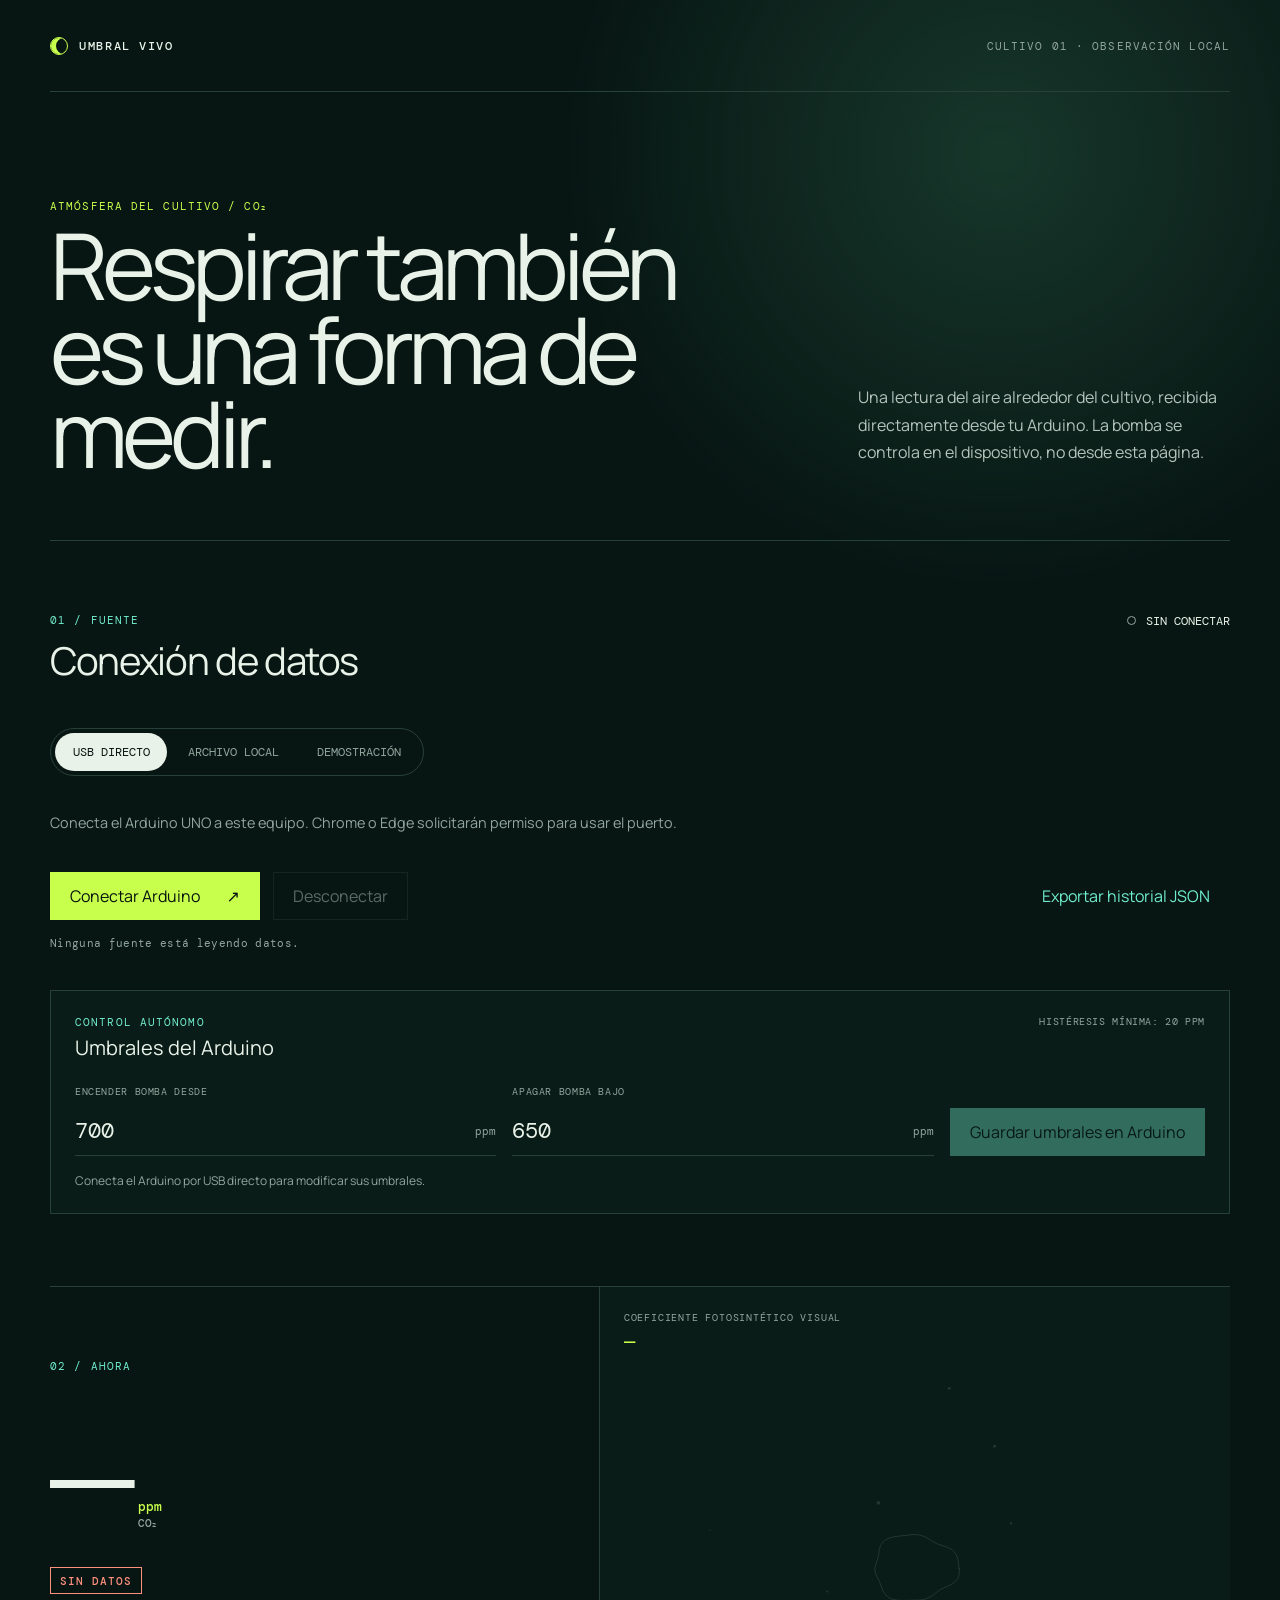
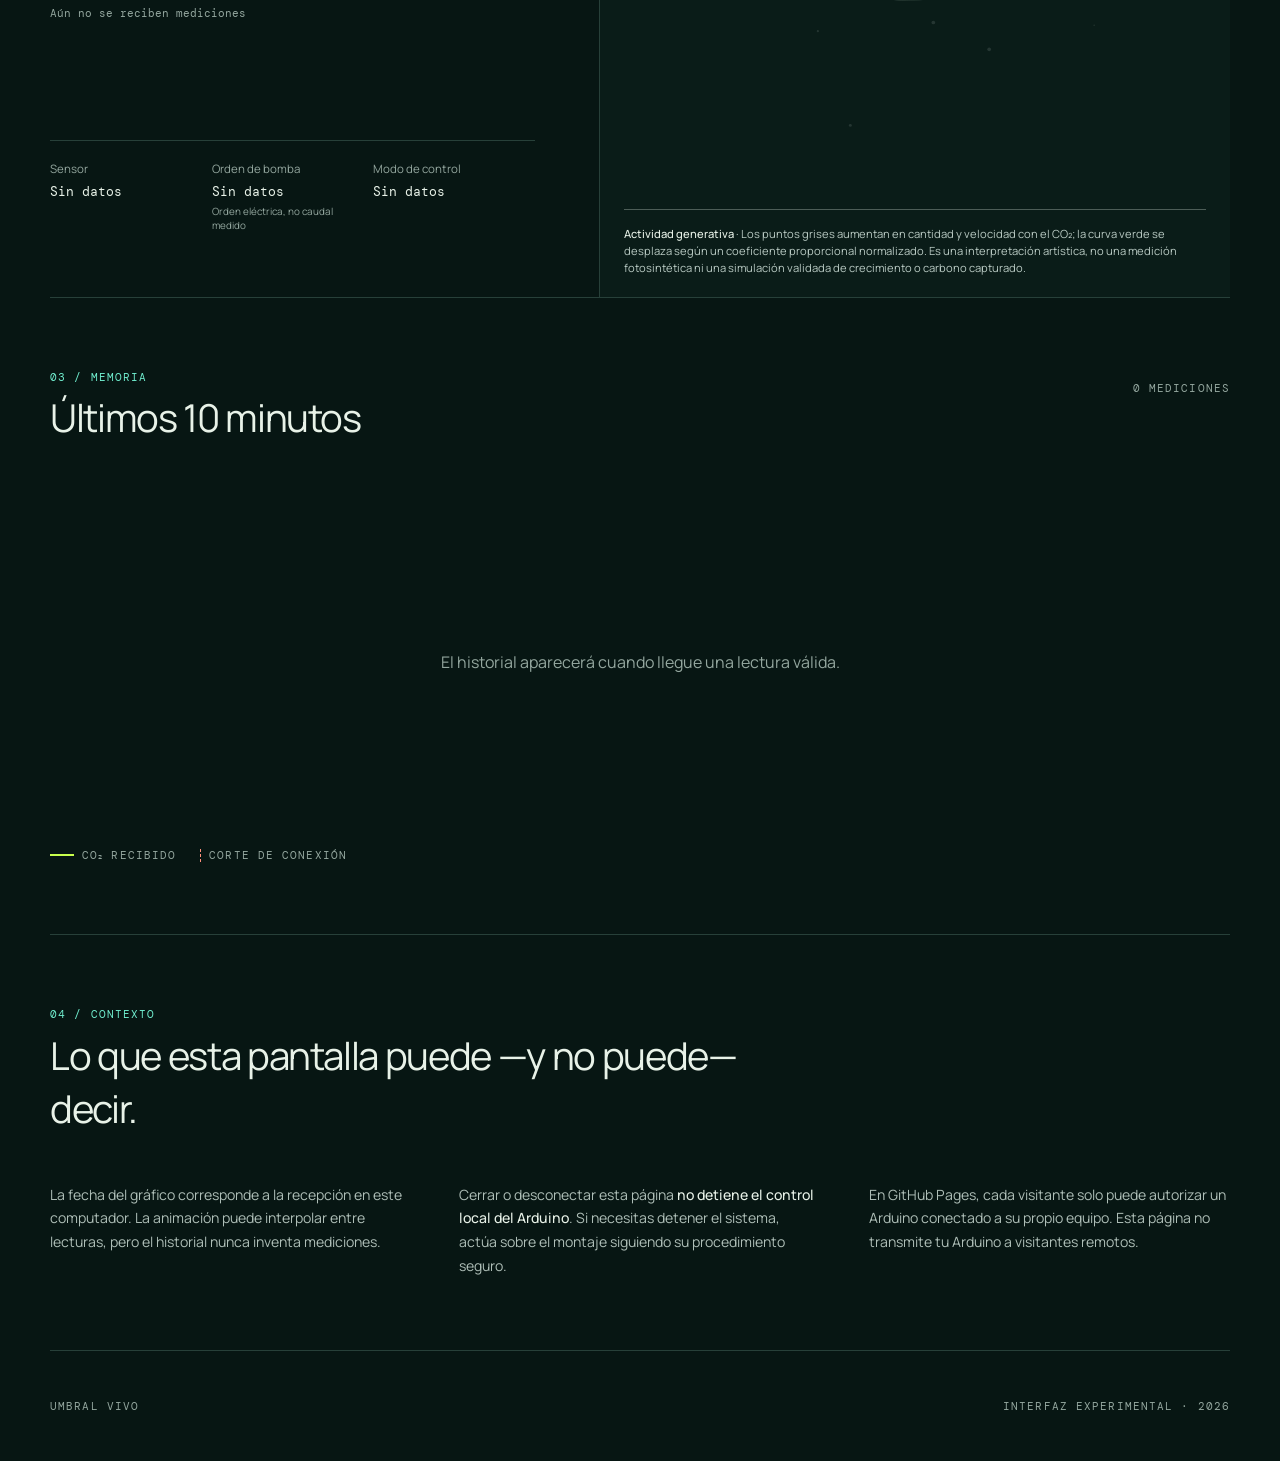
==== CO2/index.html @ 22563764 "sensor CO2 y bomba" ====
<!doctype html>
<html lang="es">
<head>
  <meta charset="utf-8">
  <meta name="viewport" content="width=device-width, initial-scale=1">
  <meta name="theme-color" content="#071613">
  <meta name="description" content="Interfaz local para observar CO₂ en un cultivo de microalgas mediante Arduino UNO.">
  <title>Umbral vivo — cultivo de microalgas</title>
  <link rel="stylesheet" href="./styles.css">
</head>
<body>
  <a class="skip-link" href="#contenido">Saltar al contenido</a>
  <header class="site-header">
    <a class="brand" href="./" aria-label="Umbral vivo, inicio">
      <span class="brand-mark" aria-hidden="true"></span>
      <span>UMBRAL VIVO</span>
    </a>
    <p class="eyebrow">Cultivo 01 · observación local</p>
  </header>

  <main id="contenido">
    <section class="hero" aria-labelledby="titulo">
      <div>
        <p class="kicker">Atmósfera del cultivo / CO₂</p>
        <h1 id="titulo">Respirar también<br>es una forma de medir.</h1>
      </div>
      <p class="intro">Una lectura del aire alrededor del cultivo, recibida directamente desde tu Arduino. La bomba se controla en el dispositivo, no desde esta página.</p>
    </section>

    <section class="connection-panel" aria-labelledby="fuente-title">
      <div class="panel-heading">
        <div>
          <p class="section-index">01 / FUENTE</p>
          <h2 id="fuente-title">Conexión de datos</h2>
        </div>
        <div class="connection-state" role="status" aria-live="polite">
          <span id="status-dot" class="status-dot"></span>
          <span id="estado">Sin conectar</span>
        </div>
      </div>

      <div class="source-switch" role="group" aria-label="Fuente de datos">
        <button class="source-button is-active" type="button" data-mode="serial" aria-pressed="true">USB directo</button>
        <button class="source-button" type="button" data-mode="file" aria-pressed="false">Archivo local</button>
        <button class="source-button demo-source" type="button" data-mode="demo" aria-pressed="false">Demostración</button>
      </div>

      <div id="source-description" class="source-description">
        <p id="mode-help">Conecta el Arduino UNO a este equipo. Chrome o Edge solicitarán permiso para usar el puerto.</p>
        <span id="simulated-badge" class="simulated-badge" hidden>DATOS SIMULADOS</span>
      </div>

      <div class="actions">
        <button id="conectar" class="button button-primary" type="button">
          <span>Conectar Arduino</span><span aria-hidden="true">↗</span>
        </button>
        <button id="desconectar" class="button button-secondary" type="button" disabled>Desconectar</button>
        <button id="exportar" class="button button-text" type="button">Exportar historial JSON</button>
      </div>
      <p id="feedback" class="feedback" aria-live="polite">Ninguna fuente está leyendo datos.</p>

      <form id="threshold-form" class="threshold-form" novalidate>
        <div class="threshold-heading">
          <div>
            <p class="section-index">CONTROL AUTÓNOMO</p>
            <h3>Umbrales del Arduino</h3>
          </div>
          <span>Histéresis mínima: 20 ppm</span>
        </div>
        <div class="threshold-fields">
          <label>
            <span>Encender bomba desde</span>
            <span class="input-with-unit"><input id="threshold-on" name="threshold-on" type="number" inputmode="numeric" min="400" max="5000" step="1" value="700" required><small>ppm</small></span>
          </label>
          <label>
            <span>Apagar bomba bajo</span>
            <span class="input-with-unit"><input id="threshold-off" name="threshold-off" type="number" inputmode="numeric" min="400" max="5000" step="1" value="650" required><small>ppm</small></span>
          </label>
          <button id="save-thresholds" class="button button-save" type="submit" disabled>Guardar umbrales en Arduino</button>
        </div>
        <p id="config-feedback" class="config-feedback" role="status" aria-live="polite">Conecta el Arduino por USB directo para modificar sus umbrales.</p>
      </form>
    </section>

    <section class="reading-grid" aria-labelledby="lectura-title">
      <div class="live-reading">
        <p class="section-index">02 / AHORA</p>
        <h2 id="lectura-title" class="sr-only">Lectura actual</h2>
        <div class="value-row">
          <span id="co2-value" class="co2-value">—</span>
          <span class="unit">ppm<br><small>CO₂</small></span>
        </div>
        <p id="data-state" class="data-state">SIN DATOS</p>
        <p id="received-time" class="received-time">Aún no se reciben mediciones</p>

        <dl class="metrics">
          <div>
            <dt>Sensor</dt>
            <dd id="sensor-status">Sin datos</dd>
          </div>
          <div>
            <dt>Orden de bomba</dt>
            <dd id="pump-command">Sin datos</dd>
            <span class="metric-note">Orden eléctrica, no caudal medido</span>
          </div>
          <div>
            <dt>Modo de control</dt>
            <dd id="control-status">Sin datos</dd>
          </div>
        </dl>
      </div>

      <figure class="organism-card">
        <canvas id="organism" aria-label="Interpretación visual generativa de la lectura válida de CO₂"></canvas>
        <div class="visual-coefficient" aria-live="polite">
          <span>Coeficiente fotosintético visual</span>
          <strong id="photo-coefficient">—</strong>
        </div>
        <figcaption><strong>Actividad generativa</strong> · Los puntos grises aumentan en cantidad y velocidad con el CO₂; la curva verde se desplaza según un coeficiente proporcional normalizado. Es una interpretación artística, no una medición fotosintética ni una simulación validada de crecimiento o carbono capturado.</figcaption>
      </figure>
    </section>

    <section class="history-section" aria-labelledby="historial-title">
      <div class="panel-heading">
        <div>
          <p class="section-index">03 / MEMORIA</p>
          <h2 id="historial-title">Últimos 10 minutos</h2>
        </div>
        <p id="history-count" class="history-count">0 mediciones</p>
      </div>
      <div class="chart-wrap">
        <canvas id="chart" role="img" aria-label="Gráfico del historial de CO₂ de los últimos diez minutos"></canvas>
        <p id="chart-empty" class="chart-empty">El historial aparecerá cuando llegue una lectura válida.</p>
      </div>
      <div class="legend" aria-hidden="true"><span></span> CO₂ recibido <i></i> corte de conexión</div>
    </section>

    <section class="notes" aria-labelledby="notas-title">
      <p class="section-index">04 / CONTEXTO</p>
      <h2 id="notas-title">Lo que esta pantalla puede —y no puede— decir.</h2>
      <div class="notes-grid">
        <p>La fecha del gráfico corresponde a la recepción en este computador. La animación puede interpolar entre lecturas, pero el historial nunca inventa mediciones.</p>
        <p>Cerrar o desconectar esta página <strong>no detiene el control local del Arduino</strong>. Si necesitas detener el sistema, actúa sobre el montaje siguiendo su procedimiento seguro.</p>
        <p>En GitHub Pages, cada visitante solo puede autorizar un Arduino conectado a su propio equipo. Esta página no transmite tu Arduino a visitantes remotos.</p>
      </div>
    </section>
  </main>

  <footer><span>UMBRAL VIVO</span><span>Interfaz experimental · 2026</span></footer>
  <script type="module" src="./app.mjs"></script>
</body>
</html>
---- CO2/styles.css ----
@import url('https://fonts.googleapis.com/css2?family=DM+Mono:wght@300;400;500&family=Manrope:wght@400;500;600&display=swap');

:root { --ink:#e8f2e8; --muted:#93a69e; --bg:#071613; --panel:#0d211c; --line:#274039; --acid:#c8ff4d; --cyan:#70edce; --danger:#ff907d; color-scheme:dark; font-family:Manrope,system-ui,sans-serif; }
* { box-sizing:border-box; }
html { background:var(--bg); scroll-behavior:smooth; }
body { margin:0; color:var(--ink); background:radial-gradient(circle at 78% 5%,#17372b 0,transparent 27rem),var(--bg); }
button { font:inherit; }
.skip-link { position:fixed; left:1rem; top:-4rem; z-index:10; padding:.7rem 1rem; background:var(--acid); color:#07130f; }
.skip-link:focus { top:1rem; }
.site-header, main, footer { width:min(1180px,calc(100% - 40px)); margin-inline:auto; }
.site-header { min-height:92px; display:flex; align-items:center; justify-content:space-between; border-bottom:1px solid var(--line); }
.brand { display:flex; align-items:center; gap:.7rem; color:var(--ink); text-decoration:none; font:500 .76rem 'DM Mono',monospace; letter-spacing:.13em; }
.brand-mark { width:18px; height:18px; border:1px solid var(--acid); border-radius:50%; box-shadow:inset 5px 0 0 var(--acid); }
.eyebrow,.kicker,.section-index,.history-count,.feedback,.received-time,.legend,footer { font:400 .69rem 'DM Mono',monospace; letter-spacing:.1em; text-transform:uppercase; color:var(--muted); }
.hero { min-height:440px; display:grid; grid-template-columns:2fr 1fr; align-items:end; gap:4rem; padding:6rem 0 4rem; border-bottom:1px solid var(--line); }
.kicker { color:var(--acid); }
h1 { margin:.65rem 0 0; max-width:850px; font-weight:400; font-size:clamp(3.2rem,7.2vw,6.6rem); line-height:.91; letter-spacing:-.065em; }
.intro { margin:0 0 .6rem; color:#b4c4bd; line-height:1.7; max-width:36ch; }
.connection-panel,.history-section,.notes { padding:4.5rem 0; border-bottom:1px solid var(--line); }
.panel-heading { display:flex; justify-content:space-between; align-items:flex-start; gap:2rem; }
h2 { margin:.45rem 0 0; font-size:clamp(1.6rem,3vw,2.5rem); font-weight:400; letter-spacing:-.035em; }
.section-index { margin:0; color:var(--cyan); }
.connection-state { display:flex; gap:.65rem; align-items:center; font:400 .78rem 'DM Mono',monospace; text-transform:uppercase; }
.status-dot { width:9px; height:9px; border:1px solid var(--muted); border-radius:50%; }
.status-dot.connected { background:var(--acid); border-color:var(--acid); box-shadow:0 0 14px var(--acid); }
.status-dot.warning { background:var(--danger); border-color:var(--danger); }
.source-switch { display:flex; width:fit-content; margin-top:2.6rem; border:1px solid var(--line); border-radius:99px; padding:4px; gap:3px; }
.source-button { cursor:pointer; border:0; border-radius:99px; padding:.72rem 1.1rem; color:var(--muted); background:transparent; font:400 .72rem 'DM Mono',monospace; text-transform:uppercase; }
.source-button:hover { color:var(--ink); }
.source-button.is-active { color:#07130f; background:var(--ink); }
.source-button.demo-source.is-active { background:var(--acid); }
.source-button:focus-visible,.button:focus-visible { outline:3px solid var(--cyan); outline-offset:3px; }
.source-description { min-height:60px; display:flex; align-items:center; gap:1rem; margin-top:1rem; }
.source-description p { margin:0; max-width:720px; color:var(--muted); font-size:.9rem; }
.simulated-badge { white-space:nowrap; color:#07130f; background:var(--acid); padding:.32rem .55rem; font:500 .67rem 'DM Mono',monospace; }
.actions { display:flex; flex-wrap:wrap; gap:.8rem; margin-top:1.2rem; }
.button { min-height:48px; border:1px solid var(--line); padding:0 1.2rem; cursor:pointer; }
.button:disabled { opacity:.38; cursor:not-allowed; }
.button-primary { min-width:210px; display:flex; align-items:center; justify-content:space-between; background:var(--acid); border-color:var(--acid); color:#07130f; }
.button-secondary { color:var(--ink); background:transparent; }
.button-text { margin-left:auto; color:var(--cyan); border-color:transparent; background:transparent; }
.button:not(:disabled):hover { filter:brightness(1.08); }
.feedback { min-height:1.2em; margin:1rem 0 0; text-transform:none; letter-spacing:.03em; }
.feedback.error { color:var(--danger); }
.threshold-form { margin-top:2.5rem; padding:1.5rem; border:1px solid var(--line); background:rgba(13,33,28,.55); }
.threshold-heading { display:flex; align-items:flex-start; justify-content:space-between; gap:1rem; }
.threshold-heading h3 { margin:.35rem 0 0; font-size:1.25rem; font-weight:400; }
.threshold-heading > span,.threshold-fields label > span:first-child { color:var(--muted); font:400 .65rem 'DM Mono',monospace; text-transform:uppercase; letter-spacing:.06em; }
.threshold-fields { display:grid; grid-template-columns:1fr 1fr auto; align-items:end; gap:1rem; margin-top:1.5rem; }
.threshold-fields label { display:flex; flex-direction:column; gap:.6rem; }
.input-with-unit { display:flex; align-items:center; border-bottom:1px solid var(--line); }
.input-with-unit:focus-within { border-color:var(--acid); }
.input-with-unit input { width:100%; min-width:0; padding:.6rem 0; color:var(--ink); background:transparent; border:0; outline:0; font:400 1.35rem 'DM Mono',monospace; }
.input-with-unit small { color:var(--muted); font:400 .68rem 'DM Mono',monospace; }
.button-save { color:#07130f; background:var(--cyan); border-color:var(--cyan); white-space:nowrap; }
.config-feedback { min-height:1.35em; margin:1rem 0 0; color:var(--muted); font-size:.75rem; }
.config-feedback.success { color:var(--acid); }
.config-feedback.error { color:var(--danger); }
.reading-grid { display:grid; grid-template-columns:1fr 1.15fr; min-height:610px; border-bottom:1px solid var(--line); }
.live-reading { padding:4.5rem 4rem 4rem 0; display:flex; flex-direction:column; }
.value-row { display:flex; align-items:flex-end; gap:1rem; margin:3.5rem 0 0; }
.co2-value { font:300 clamp(5rem,11vw,9rem)/.8 'DM Mono',monospace; letter-spacing:-.09em; font-variant-numeric:tabular-nums; }
.unit { padding-bottom:.65rem; font:500 .84rem 'DM Mono',monospace; color:var(--acid); line-height:1.2; }
.unit small { color:var(--muted); }
.data-state { width:fit-content; margin:1.6rem 0 .5rem; padding:.35rem .55rem; border:1px solid var(--danger); color:var(--danger); font:500 .67rem 'DM Mono',monospace; letter-spacing:.1em; }
.data-state.valid { border-color:var(--acid); color:var(--acid); }
.received-time { margin:.2rem 0 2.5rem; text-transform:none; letter-spacing:0; }
.metrics { margin:auto 0 0; display:grid; grid-template-columns:repeat(3,1fr); border-top:1px solid var(--line); }
.metrics div { padding:1.2rem 1rem 0 0; }
.metrics dt { color:var(--muted); font-size:.72rem; }
.metrics dd { margin:.45rem 0 0; font:400 .84rem 'DM Mono',monospace; }
.metric-note { display:block; margin-top:.35rem; color:var(--muted); font-size:.62rem; line-height:1.4; }
.organism-card { position:relative; margin:0; min-height:610px; overflow:hidden; border-left:1px solid var(--line); background:#0a1c18; }
.organism-card canvas { width:100%; height:100%; display:block; }
.visual-coefficient { position:absolute; top:1.5rem; left:1.5rem; display:flex; flex-direction:column; gap:.35rem; color:var(--muted); font:400 .62rem 'DM Mono',monospace; letter-spacing:.08em; text-transform:uppercase; }
.visual-coefficient strong { color:var(--acid); font-size:1.2rem; font-weight:400; letter-spacing:0; }
.organism-card figcaption { position:absolute; left:1.5rem; right:1.5rem; bottom:1.3rem; padding-top:1rem; border-top:1px solid rgba(232,242,232,.3); color:#b9cac3; font-size:.7rem; line-height:1.5; }
.organism-card figcaption strong { color:var(--ink); font-weight:500; }
.chart-wrap { position:relative; height:340px; margin-top:3rem; }
#chart { width:100%; height:100%; display:block; }
.chart-empty { position:absolute; inset:0; display:grid; place-items:center; margin:0; color:var(--muted); text-align:center; }
.legend { display:flex; align-items:center; gap:.5rem; margin-top:1rem; }
.legend span { width:24px; border-top:2px solid var(--acid); }
.legend i { width:1px; height:13px; margin-left:1rem; border-left:1px dashed var(--danger); }
.notes h2 { max-width:720px; }
.notes-grid { display:grid; grid-template-columns:repeat(3,1fr); gap:3rem; margin-top:3rem; color:#aebeb7; font-size:.88rem; line-height:1.7; }
.notes-grid p { margin:0; }
.notes-grid strong { color:var(--ink); font-weight:500; }
footer { min-height:110px; display:flex; justify-content:space-between; align-items:center; }
.sr-only { position:absolute; width:1px; height:1px; overflow:hidden; clip:rect(0,0,0,0); }
@media (max-width:800px) {
  .hero { grid-template-columns:1fr; min-height:auto; gap:2rem; padding:4rem 0 3rem; }
  .reading-grid { grid-template-columns:1fr; }
  .live-reading { padding-right:0; min-height:540px; }
  .organism-card { border-left:0; border-top:1px solid var(--line); min-height:480px; }
  .notes-grid { grid-template-columns:1fr; gap:1.4rem; }
  .threshold-fields { grid-template-columns:1fr 1fr; }
  .button-save { grid-column:1/-1; }
}
@media (max-width:540px) {
  .site-header,main,footer { width:min(100% - 24px,1180px); }
  .eyebrow { display:none; }
  .panel-heading { align-items:flex-start; flex-direction:column; }
  .source-switch { width:100%; border-radius:12px; }
  .source-button { flex:1; padding-inline:.5rem; font-size:.61rem; }
  .source-description { align-items:flex-start; flex-direction:column; }
  .button-primary,.button-secondary { flex:1; min-width:0; }
  .button-text { width:100%; margin-left:0; text-align:left; padding-left:0; }
  .metrics { grid-template-columns:1fr 1fr; }
  .metrics div:last-child { grid-column:1/-1; }
  .threshold-heading,.threshold-fields { grid-template-columns:1fr; flex-direction:column; }
  .button-save { grid-column:auto; white-space:normal; }
  footer { align-items:flex-start; flex-direction:column; justify-content:center; gap:.5rem; }
}
@media (prefers-reduced-motion:reduce) { html { scroll-behavior:auto; } }
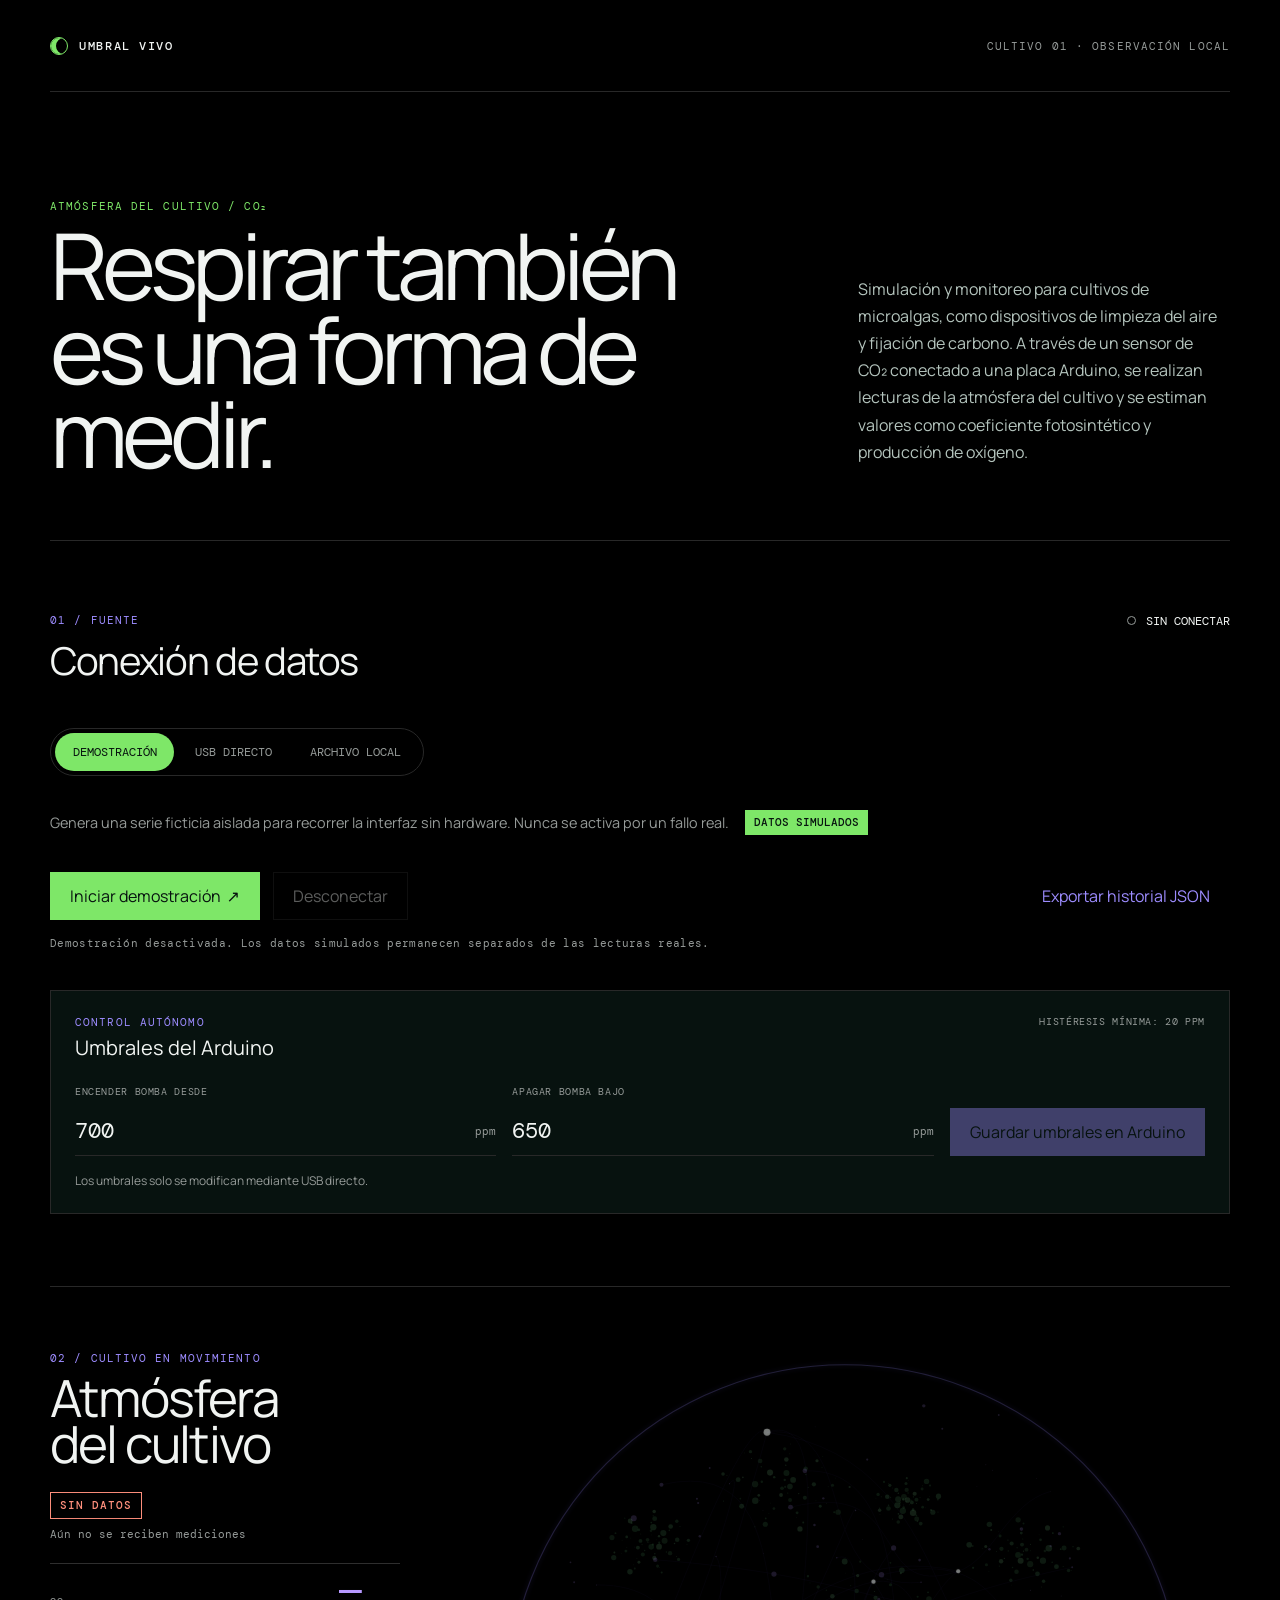
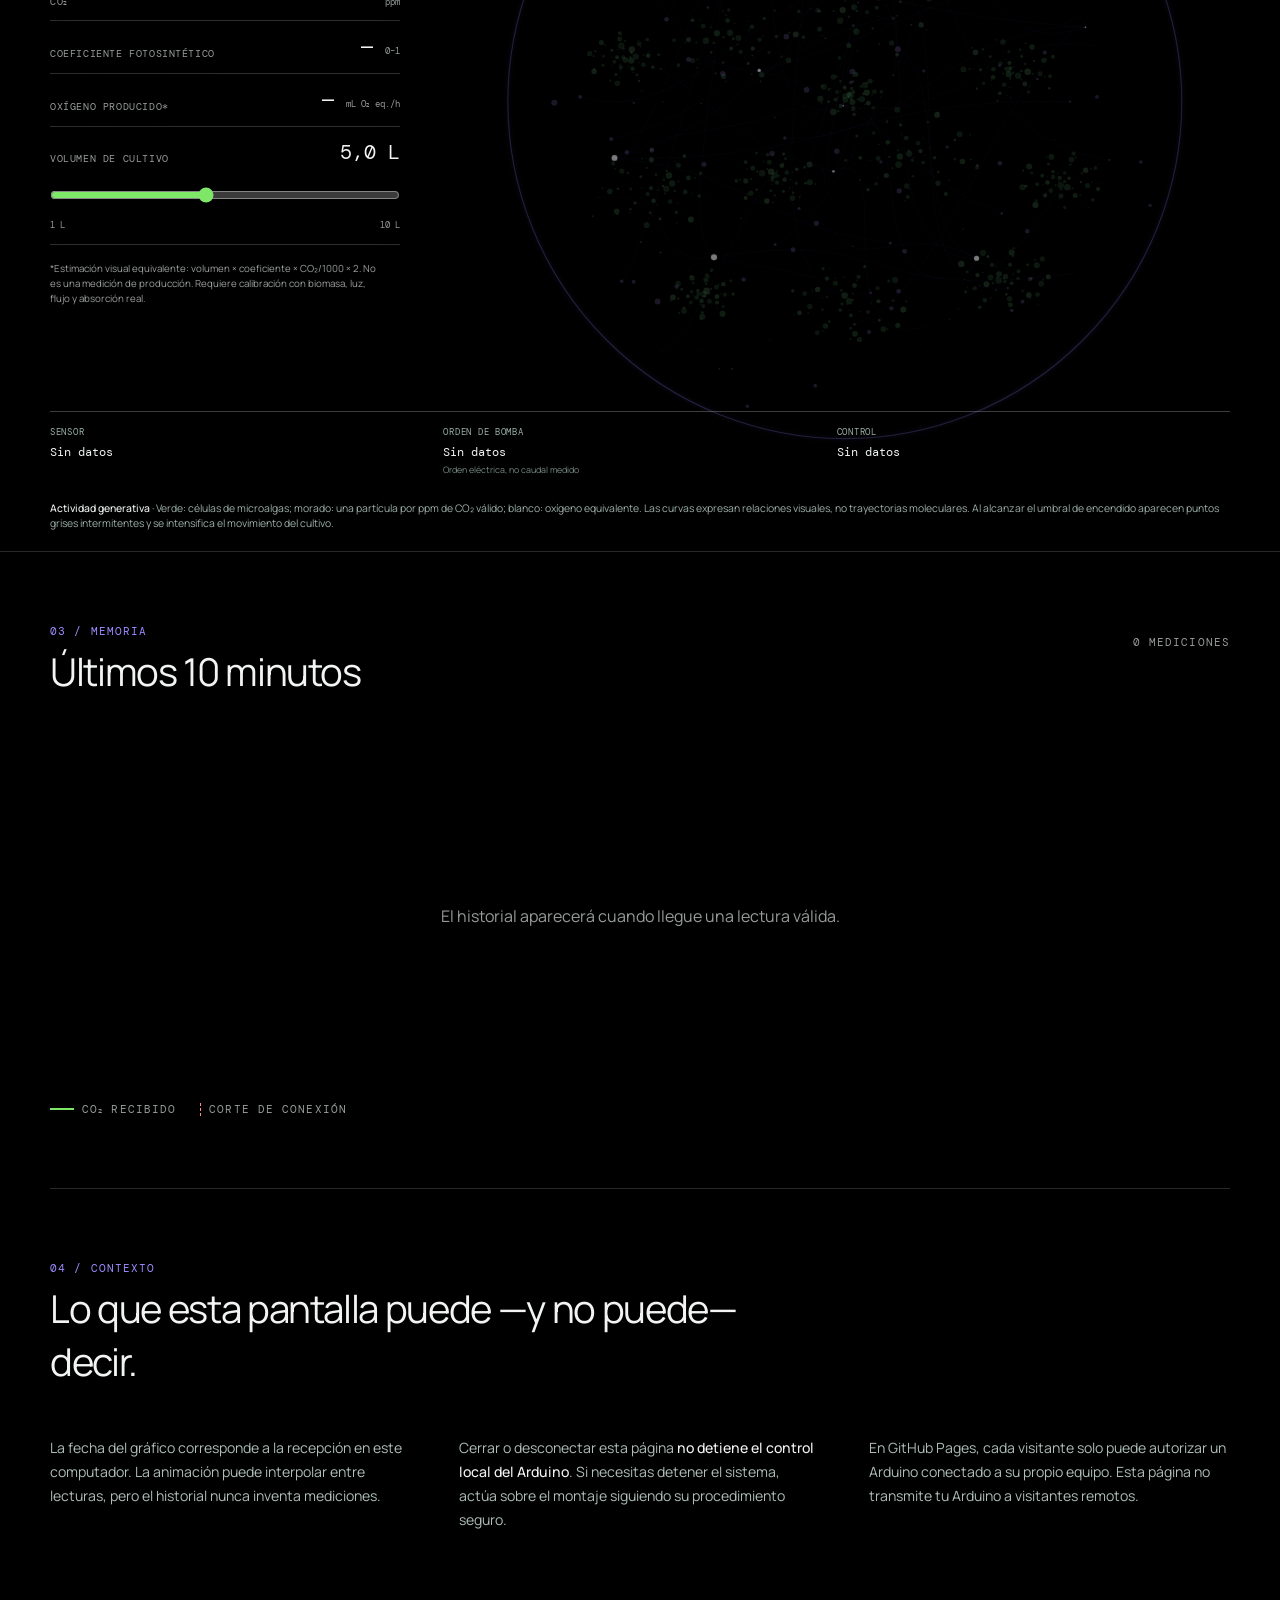
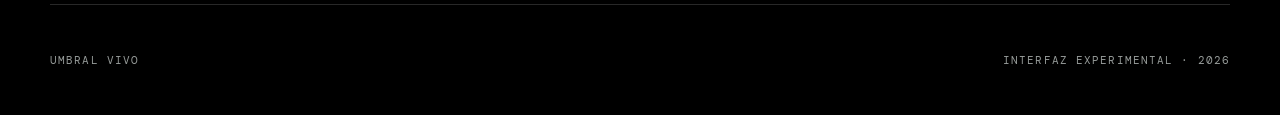
==== commit edff9a53: "actualizacion visualizacion" ====
--- a/CO2/index.html
+++ b/CO2/index.html
@@ -24,7 +24,7 @@
         <p class="kicker">Atmósfera del cultivo / CO₂</p>
         <h1 id="titulo">Respirar también<br>es una forma de medir.</h1>
       </div>
-      <p class="intro">Una lectura del aire alrededor del cultivo, recibida directamente desde tu Arduino. La bomba se controla en el dispositivo, no desde esta página.</p>
+      <p class="intro">Simulación y monitoreo para cultivos de microalgas, como dispositivos de limpieza del aire y fijación de carbono. A través de un sensor de CO₂ conectado a una placa Arduino, se realizan lecturas de la atmósfera del cultivo y se estiman valores como coeficiente fotosintético y producción de oxígeno.</p>
     </section>
 
     <section class="connection-panel" aria-labelledby="fuente-title">
@@ -40,24 +40,24 @@
       </div>
 
       <div class="source-switch" role="group" aria-label="Fuente de datos">
-        <button class="source-button is-active" type="button" data-mode="serial" aria-pressed="true">USB directo</button>
+        <button class="source-button demo-source is-active" type="button" data-mode="demo" aria-pressed="true">Demostración</button>
+        <button class="source-button" type="button" data-mode="serial" aria-pressed="false">USB directo</button>
         <button class="source-button" type="button" data-mode="file" aria-pressed="false">Archivo local</button>
-        <button class="source-button demo-source" type="button" data-mode="demo" aria-pressed="false">Demostración</button>
       </div>
 
       <div id="source-description" class="source-description">
-        <p id="mode-help">Conecta el Arduino UNO a este equipo. Chrome o Edge solicitarán permiso para usar el puerto.</p>
-        <span id="simulated-badge" class="simulated-badge" hidden>DATOS SIMULADOS</span>
+        <p id="mode-help">Genera una serie ficticia aislada para recorrer la interfaz sin hardware. Nunca se activa por un fallo real.</p>
+        <span id="simulated-badge" class="simulated-badge">DATOS SIMULADOS</span>
       </div>
 
       <div class="actions">
         <button id="conectar" class="button button-primary" type="button">
-          <span>Conectar Arduino</span><span aria-hidden="true">↗</span>
+          <span>Iniciar demostración</span><span aria-hidden="true">↗</span>
         </button>
         <button id="desconectar" class="button button-secondary" type="button" disabled>Desconectar</button>
         <button id="exportar" class="button button-text" type="button">Exportar historial JSON</button>
       </div>
-      <p id="feedback" class="feedback" aria-live="polite">Ninguna fuente está leyendo datos.</p>
+      <p id="feedback" class="feedback" aria-live="polite">Demostración desactivada. Los datos simulados permanecen separados de las lecturas reales.</p>
 
       <form id="threshold-form" class="threshold-form" novalidate>
         <div class="threshold-heading">
@@ -78,45 +78,51 @@
           </label>
           <button id="save-thresholds" class="button button-save" type="submit" disabled>Guardar umbrales en Arduino</button>
         </div>
-        <p id="config-feedback" class="config-feedback" role="status" aria-live="polite">Conecta el Arduino por USB directo para modificar sus umbrales.</p>
+        <p id="config-feedback" class="config-feedback" role="status" aria-live="polite">Los umbrales solo se modifican mediante USB directo.</p>
       </form>
     </section>
 
-    <section class="reading-grid" aria-labelledby="lectura-title">
-      <div class="live-reading">
-        <p class="section-index">02 / AHORA</p>
-        <h2 id="lectura-title" class="sr-only">Lectura actual</h2>
-        <div class="value-row">
-          <span id="co2-value" class="co2-value">—</span>
-          <span class="unit">ppm<br><small>CO₂</small></span>
+    <section class="culture-section" aria-labelledby="lectura-title">
+      <figure class="organism-card">
+        <canvas id="organism" aria-label="Visualización generativa de células de microalgas, partículas de CO₂ y oxígeno equivalente"></canvas>
+
+        <div class="visual-dashboard">
+          <p class="section-index">02 / CULTIVO EN MOVIMIENTO</p>
+          <h2 id="lectura-title">Atmósfera<br>del cultivo</h2>
+          <p id="data-state" class="data-state">SIN DATOS</p>
+          <p id="received-time" class="received-time">Aún no se reciben mediciones</p>
+
+          <dl class="visual-variables">
+            <div class="variable variable-primary">
+              <dt>CO₂</dt>
+              <dd><span id="co2-value">—</span> <small>ppm</small></dd>
+            </div>
+            <div class="variable">
+              <dt>Coeficiente fotosintético</dt>
+              <dd><span id="photo-coefficient">—</span> <small>0–1</small></dd>
+            </div>
+            <div class="variable">
+              <dt>Oxígeno producido*</dt>
+              <dd><span id="oxygen-value">—</span> <small>mL O₂ eq./h</small></dd>
+            </div>
+            <div class="variable volume-variable">
+              <dt><label for="culture-volume">Volumen de cultivo</label></dt>
+              <dd><output id="volume-value" for="culture-volume">5,0 L</output></dd>
+              <input id="culture-volume" type="range" min="1" max="10" step="0.5" value="5" aria-describedby="volume-range">
+              <span id="volume-range" class="range-labels"><i>1 L</i><i>10 L</i></span>
+            </div>
+          </dl>
+
+          <p class="estimate-note">*Estimación visual equivalente: volumen × coeficiente × CO₂/1000 × 2. No es una medición de producción. Requiere calibración con biomasa, luz, flujo y absorción real.</p>
         </div>
-        <p id="data-state" class="data-state">SIN DATOS</p>
-        <p id="received-time" class="received-time">Aún no se reciben mediciones</p>
 
-        <dl class="metrics">
-          <div>
-            <dt>Sensor</dt>
-            <dd id="sensor-status">Sin datos</dd>
-          </div>
-          <div>
-            <dt>Orden de bomba</dt>
-            <dd id="pump-command">Sin datos</dd>
-            <span class="metric-note">Orden eléctrica, no caudal medido</span>
-          </div>
-          <div>
-            <dt>Modo de control</dt>
-            <dd id="control-status">Sin datos</dd>
-          </div>
+        <dl class="visual-status">
+          <div><dt>Sensor</dt><dd id="sensor-status">Sin datos</dd></div>
+          <div><dt>Orden de bomba</dt><dd id="pump-command">Sin datos</dd><span>Orden eléctrica, no caudal medido</span></div>
+          <div><dt>Control</dt><dd id="control-status">Sin datos</dd></div>
         </dl>
-      </div>
 
-      <figure class="organism-card">
-        <canvas id="organism" aria-label="Interpretación visual generativa de la lectura válida de CO₂"></canvas>
-        <div class="visual-coefficient" aria-live="polite">
-          <span>Coeficiente fotosintético visual</span>
-          <strong id="photo-coefficient">—</strong>
-        </div>
-        <figcaption><strong>Actividad generativa</strong> · Los puntos grises aumentan en cantidad y velocidad con el CO₂; la curva verde se desplaza según un coeficiente proporcional normalizado. Es una interpretación artística, no una medición fotosintética ni una simulación validada de crecimiento o carbono capturado.</figcaption>
+        <figcaption><strong>Actividad generativa</strong> · Verde: células de microalgas; morado: una partícula por ppm de CO₂ válido; blanco: oxígeno equivalente. Las curvas expresan relaciones visuales, no trayectorias moleculares. Al alcanzar el umbral de encendido aparecen puntos grises intermitentes y se intensifica el movimiento del cultivo.</figcaption>
       </figure>
     </section>
 
--- a/CO2/styles.css
+++ b/CO2/styles.css
@@ -1,9 +1,9 @@
 @import url('https://fonts.googleapis.com/css2?family=DM+Mono:wght@300;400;500&family=Manrope:wght@400;500;600&display=swap');
 
-:root { --ink:#e8f2e8; --muted:#93a69e; --bg:#071613; --panel:#0d211c; --line:#274039; --acid:#c8ff4d; --cyan:#70edce; --danger:#ff907d; color-scheme:dark; font-family:Manrope,system-ui,sans-serif; }
+:root { --ink:#f1f4f2; --muted:#969b99; --bg:#000; --panel:#080808; --line:#282828; --acid:#7ee768; --cyan:#9d8cff; --danger:#ff907d; color-scheme:dark; font-family:Manrope,system-ui,sans-serif; }
 * { box-sizing:border-box; }
 html { background:var(--bg); scroll-behavior:smooth; }
-body { margin:0; color:var(--ink); background:radial-gradient(circle at 78% 5%,#17372b 0,transparent 27rem),var(--bg); }
+body { margin:0; overflow-x:hidden; color:var(--ink); background:#000; }
 button { font:inherit; }
 .skip-link { position:fixed; left:1rem; top:-4rem; z-index:10; padding:.7rem 1rem; background:var(--acid); color:#07130f; }
 .skip-link:focus { top:1rem; }
@@ -56,25 +56,33 @@
 .config-feedback { min-height:1.35em; margin:1rem 0 0; color:var(--muted); font-size:.75rem; }
 .config-feedback.success { color:var(--acid); }
 .config-feedback.error { color:var(--danger); }
-.reading-grid { display:grid; grid-template-columns:1fr 1.15fr; min-height:610px; border-bottom:1px solid var(--line); }
-.live-reading { padding:4.5rem 4rem 4rem 0; display:flex; flex-direction:column; }
-.value-row { display:flex; align-items:flex-end; gap:1rem; margin:3.5rem 0 0; }
-.co2-value { font:300 clamp(5rem,11vw,9rem)/.8 'DM Mono',monospace; letter-spacing:-.09em; font-variant-numeric:tabular-nums; }
-.unit { padding-bottom:.65rem; font:500 .84rem 'DM Mono',monospace; color:var(--acid); line-height:1.2; }
-.unit small { color:var(--muted); }
+.culture-section { width:100vw; margin-left:calc(50% - 50vw); border-bottom:1px solid var(--line); }
 .data-state { width:fit-content; margin:1.6rem 0 .5rem; padding:.35rem .55rem; border:1px solid var(--danger); color:var(--danger); font:500 .67rem 'DM Mono',monospace; letter-spacing:.1em; }
 .data-state.valid { border-color:var(--acid); color:var(--acid); }
 .received-time { margin:.2rem 0 2.5rem; text-transform:none; letter-spacing:0; }
-.metrics { margin:auto 0 0; display:grid; grid-template-columns:repeat(3,1fr); border-top:1px solid var(--line); }
-.metrics div { padding:1.2rem 1rem 0 0; }
-.metrics dt { color:var(--muted); font-size:.72rem; }
-.metrics dd { margin:.45rem 0 0; font:400 .84rem 'DM Mono',monospace; }
-.metric-note { display:block; margin-top:.35rem; color:var(--muted); font-size:.62rem; line-height:1.4; }
-.organism-card { position:relative; margin:0; min-height:610px; overflow:hidden; border-left:1px solid var(--line); background:#0a1c18; }
+.organism-card { position:relative; margin:0; height:min(960px,96vh); min-height:760px; overflow:hidden; background:#000; }
 .organism-card canvas { width:100%; height:100%; display:block; }
-.visual-coefficient { position:absolute; top:1.5rem; left:1.5rem; display:flex; flex-direction:column; gap:.35rem; color:var(--muted); font:400 .62rem 'DM Mono',monospace; letter-spacing:.08em; text-transform:uppercase; }
-.visual-coefficient strong { color:var(--acid); font-size:1.2rem; font-weight:400; letter-spacing:0; }
-.organism-card figcaption { position:absolute; left:1.5rem; right:1.5rem; bottom:1.3rem; padding-top:1rem; border-top:1px solid rgba(232,242,232,.3); color:#b9cac3; font-size:.7rem; line-height:1.5; }
+.visual-dashboard { position:absolute; z-index:2; top:clamp(1.5rem,5vw,4.5rem); left:max(20px,calc((100vw - 1180px)/2)); width:min(350px,calc(100% - 40px)); padding:0; border:0; background:transparent; text-shadow:0 2px 18px #000,0 2px 5px #000; }
+.visual-dashboard h2 { margin:.55rem 0 0; font-size:clamp(2.2rem,4vw,4rem); line-height:.9; }
+.visual-dashboard .received-time { margin-bottom:1.4rem; }
+.visual-variables { margin:0; border-top:1px solid rgba(255,255,255,.18); }
+.variable { display:grid; grid-template-columns:1fr auto; align-items:end; gap:1rem; padding:.8rem 0; border-bottom:1px solid rgba(255,255,255,.18); }
+.variable dt { color:var(--muted); font:400 .62rem 'DM Mono',monospace; letter-spacing:.06em; text-transform:uppercase; }
+.variable dd { margin:0; text-align:right; font:400 1.25rem 'DM Mono',monospace; font-variant-numeric:tabular-nums; }
+.variable dd small { color:var(--muted); font-size:.58rem; }
+.variable-primary dd { color:#b799ff; font-size:2.4rem; line-height:.8; }
+.volume-variable { grid-template-columns:1fr auto; }
+.volume-variable input,.volume-variable .range-labels { grid-column:1/-1; }
+.volume-variable input { width:100%; margin:.35rem 0 0; accent-color:var(--acid); cursor:pointer; }
+.range-labels { display:flex; justify-content:space-between; color:var(--muted); font:400 .55rem 'DM Mono',monospace; }
+.range-labels i { font-style:normal; }
+.estimate-note { margin:1.1rem 0 0; max-width:330px; color:#9b9f9d; font-size:.61rem; line-height:1.5; text-shadow:0 2px 7px #000; }
+.visual-status { position:absolute; z-index:2; left:max(20px,calc((100vw - 1180px)/2)); right:max(20px,calc((100vw - 1180px)/2)); bottom:4.7rem; display:grid; grid-template-columns:repeat(3,1fr); margin:0; padding-top:.9rem; border-top:1px solid rgba(232,242,232,.25); }
+.visual-status div { min-width:0; }
+.visual-status dt { color:#9bb1a7; font:400 .58rem 'DM Mono',monospace; letter-spacing:.08em; text-transform:uppercase; }
+.visual-status dd { margin:.35rem 0 0; font:400 .76rem 'DM Mono',monospace; }
+.visual-status span { display:block; margin-top:.25rem; color:#778c83; font-size:.55rem; }
+.organism-card figcaption { position:absolute; z-index:2; left:max(20px,calc((100vw - 1180px)/2)); right:max(20px,calc((100vw - 1180px)/2)); bottom:1.2rem; color:#9db0a8; font-size:.65rem; line-height:1.5; }
 .organism-card figcaption strong { color:var(--ink); font-weight:500; }
 .chart-wrap { position:relative; height:340px; margin-top:3rem; }
 #chart { width:100%; height:100%; display:block; }
@@ -90,9 +98,9 @@
 .sr-only { position:absolute; width:1px; height:1px; overflow:hidden; clip:rect(0,0,0,0); }
 @media (max-width:800px) {
   .hero { grid-template-columns:1fr; min-height:auto; gap:2rem; padding:4rem 0 3rem; }
-  .reading-grid { grid-template-columns:1fr; }
-  .live-reading { padding-right:0; min-height:540px; }
-  .organism-card { border-left:0; border-top:1px solid var(--line); min-height:480px; }
+  .organism-card { height:900px; min-height:900px; }
+  .visual-dashboard { top:1.25rem; }
+  .visual-status { grid-template-columns:1fr 1fr 1fr; }
   .notes-grid { grid-template-columns:1fr; gap:1.4rem; }
   .threshold-fields { grid-template-columns:1fr 1fr; }
   .button-save { grid-column:1/-1; }
@@ -106,8 +114,10 @@
   .source-description { align-items:flex-start; flex-direction:column; }
   .button-primary,.button-secondary { flex:1; min-width:0; }
   .button-text { width:100%; margin-left:0; text-align:left; padding-left:0; }
-  .metrics { grid-template-columns:1fr 1fr; }
-  .metrics div:last-child { grid-column:1/-1; }
+  .organism-card { height:940px; }
+  .visual-dashboard { left:12px; width:calc(100% - 24px); }
+  .visual-status { left:12px; right:12px; bottom:6.3rem; gap:.7rem; }
+  .organism-card figcaption { left:12px; right:12px; bottom:1rem; }
   .threshold-heading,.threshold-fields { grid-template-columns:1fr; flex-direction:column; }
   .button-save { grid-column:auto; white-space:normal; }
   footer { align-items:flex-start; flex-direction:column; justify-content:center; gap:.5rem; }
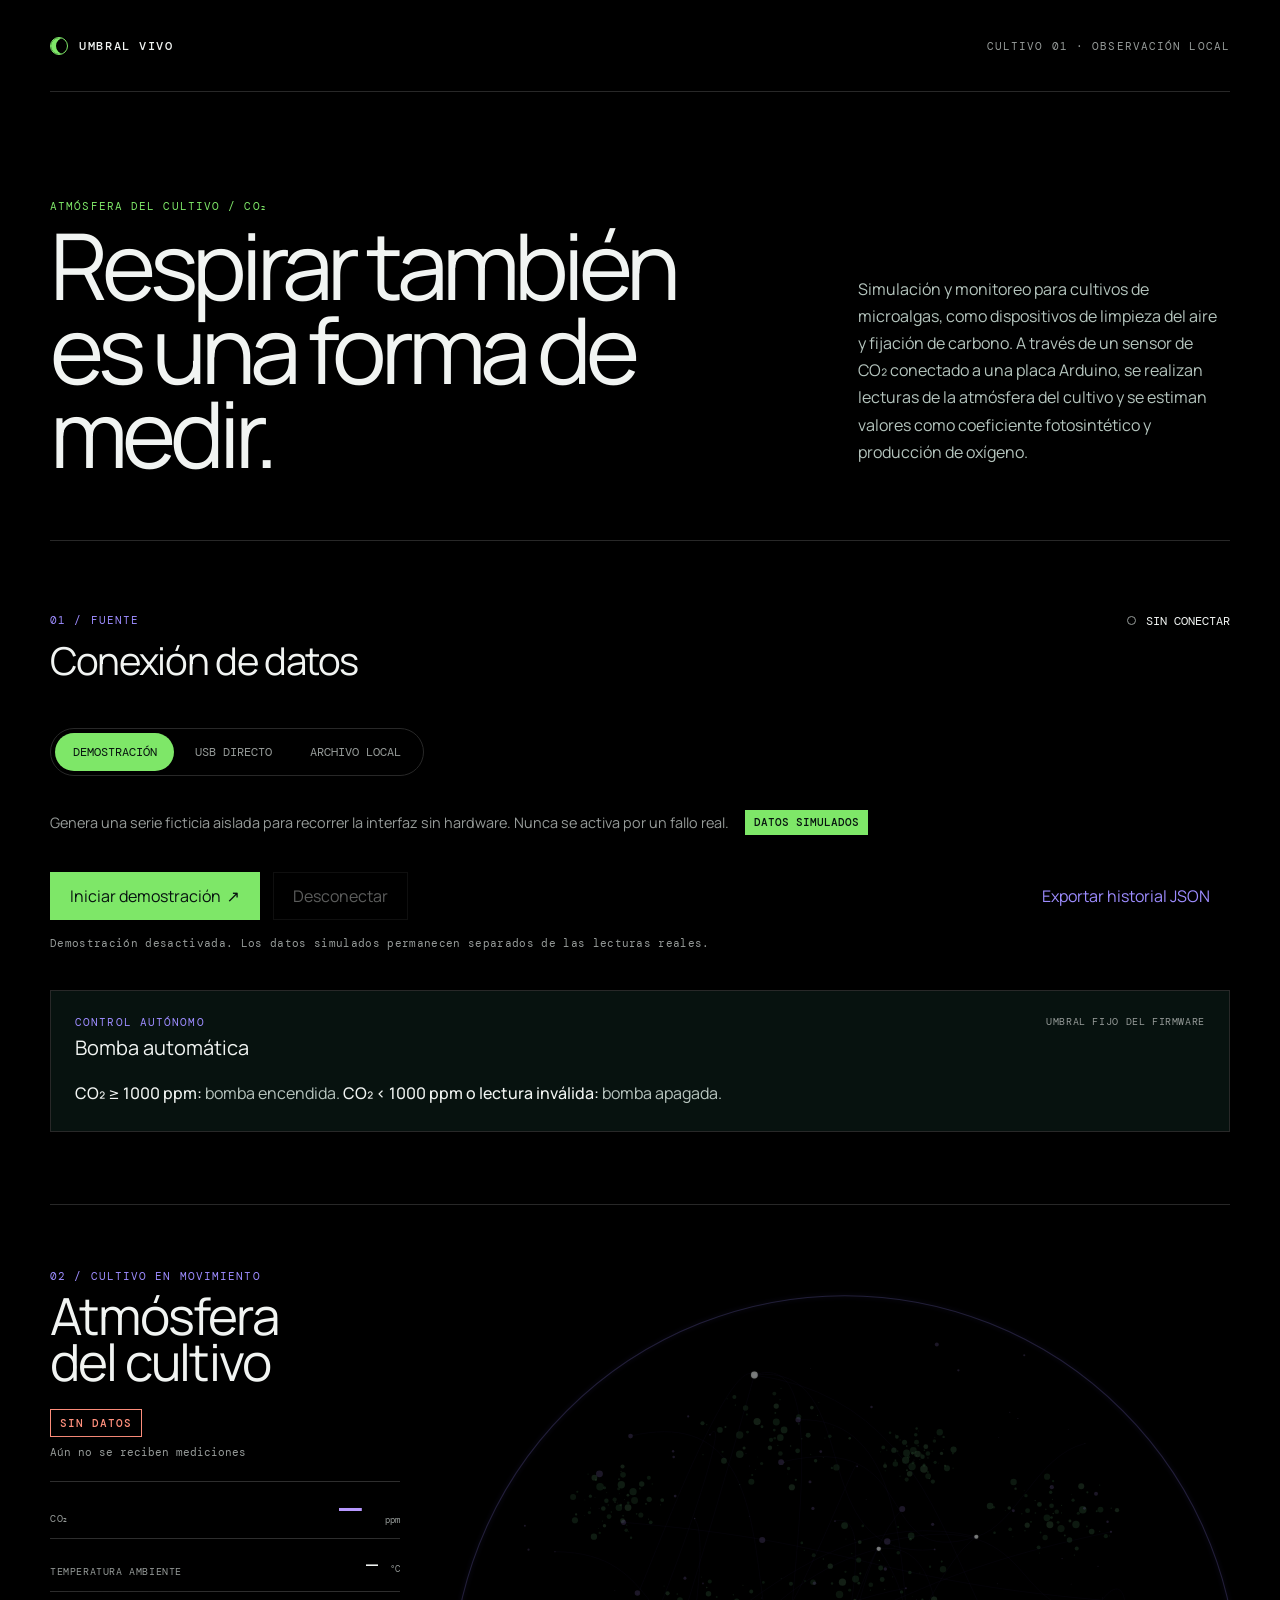
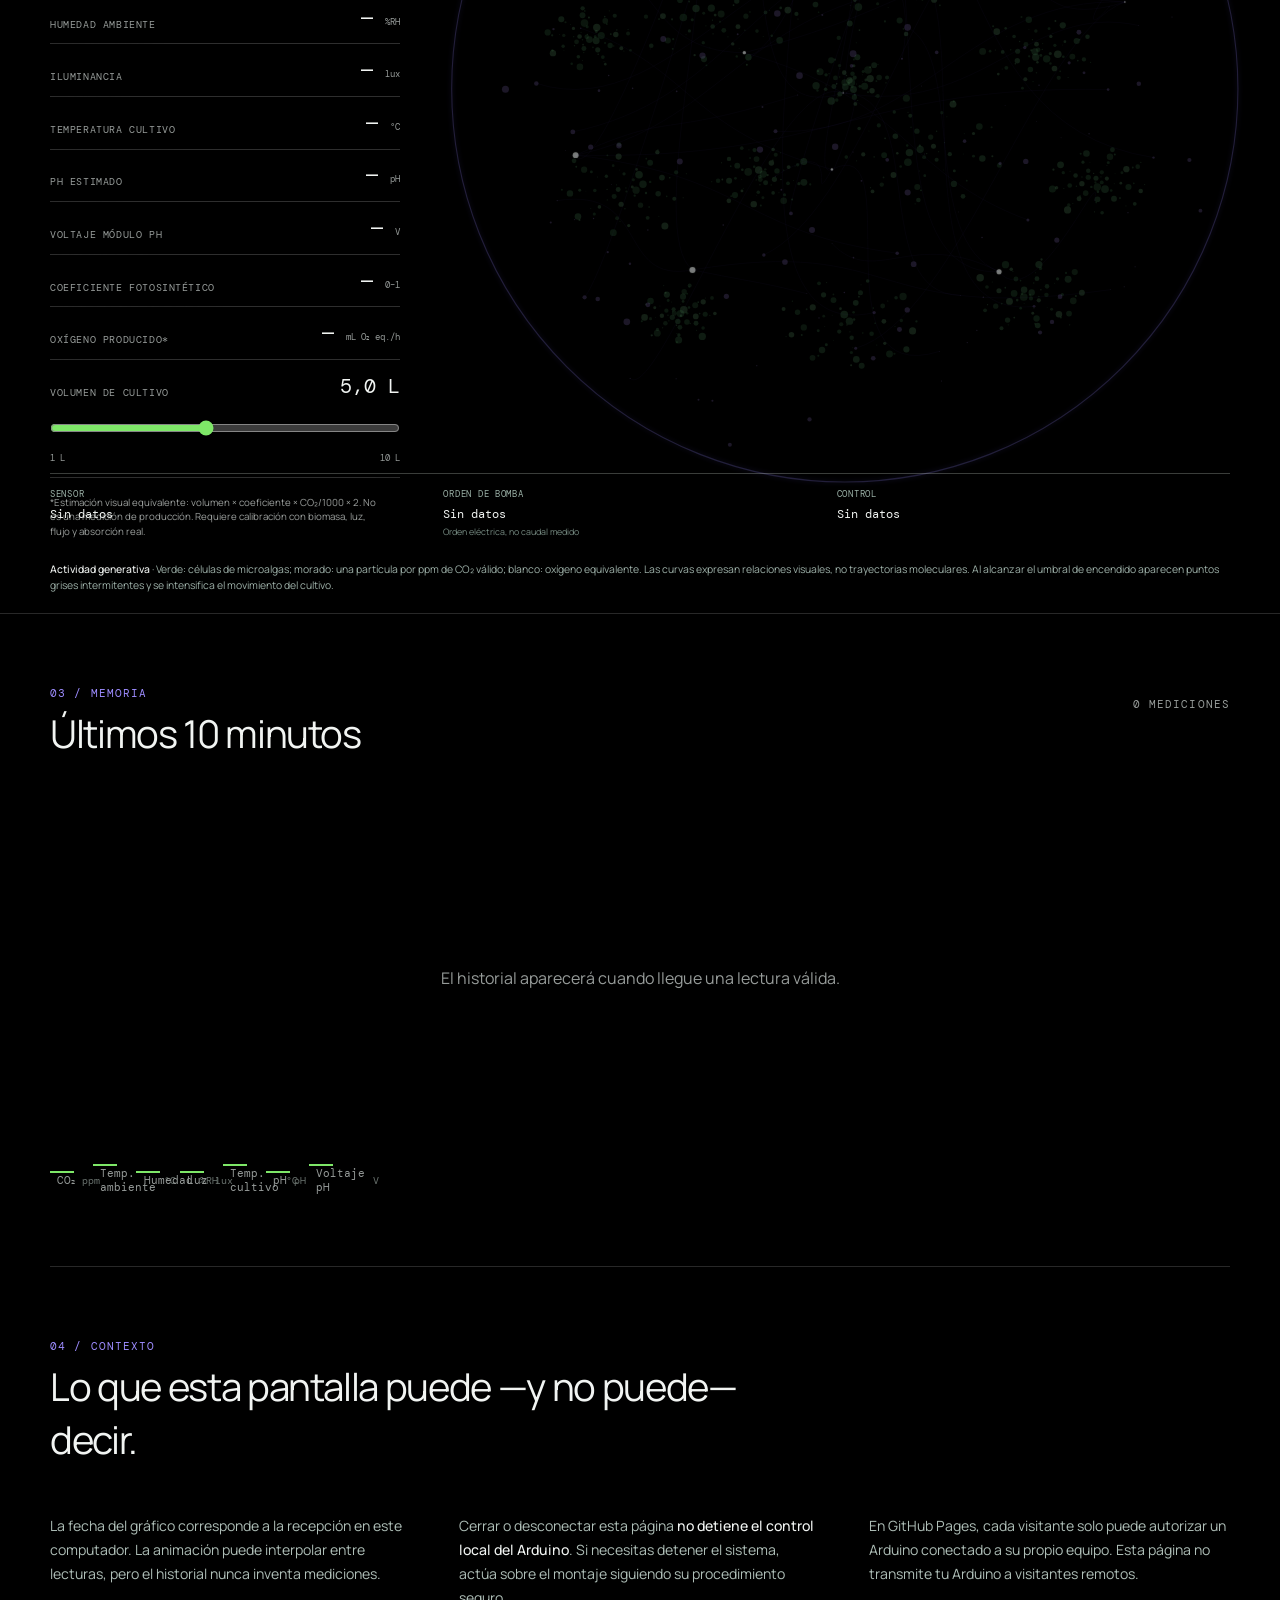
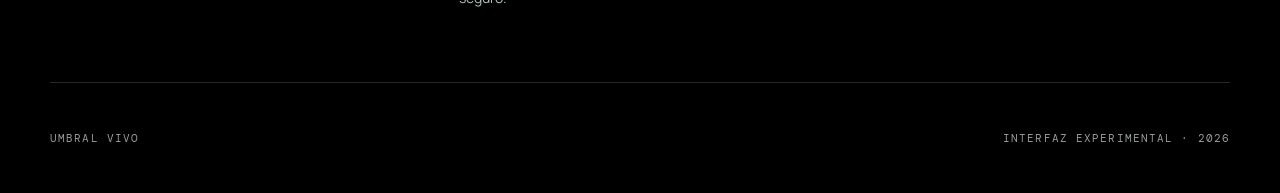
==== commit 8eec47fd: "nuevos sensores" ====
--- a/CO2/index.html
+++ b/CO2/index.html
@@ -59,27 +59,16 @@
       </div>
       <p id="feedback" class="feedback" aria-live="polite">Demostración desactivada. Los datos simulados permanecen separados de las lecturas reales.</p>
 
-      <form id="threshold-form" class="threshold-form" novalidate>
+      <section class="threshold-form" aria-labelledby="control-title">
         <div class="threshold-heading">
           <div>
             <p class="section-index">CONTROL AUTÓNOMO</p>
-            <h3>Umbrales del Arduino</h3>
+            <h3 id="control-title">Bomba automática</h3>
           </div>
-          <span>Histéresis mínima: 20 ppm</span>
+          <span>Umbral fijo del firmware</span>
         </div>
-        <div class="threshold-fields">
-          <label>
-            <span>Encender bomba desde</span>
-            <span class="input-with-unit"><input id="threshold-on" name="threshold-on" type="number" inputmode="numeric" min="400" max="5000" step="1" value="700" required><small>ppm</small></span>
-          </label>
-          <label>
-            <span>Apagar bomba bajo</span>
-            <span class="input-with-unit"><input id="threshold-off" name="threshold-off" type="number" inputmode="numeric" min="400" max="5000" step="1" value="650" required><small>ppm</small></span>
-          </label>
-          <button id="save-thresholds" class="button button-save" type="submit" disabled>Guardar umbrales en Arduino</button>
-        </div>
-        <p id="config-feedback" class="config-feedback" role="status" aria-live="polite">Los umbrales solo se modifican mediante USB directo.</p>
-      </form>
+        <p class="control-rule"><strong>CO₂ ≥ 1000 ppm:</strong> bomba encendida. <strong>CO₂ &lt; 1000 ppm o lectura inválida:</strong> bomba apagada.</p>
+      </section>
     </section>
 
     <section class="culture-section" aria-labelledby="lectura-title">
@@ -97,6 +86,12 @@
               <dt>CO₂</dt>
               <dd><span id="co2-value">—</span> <small>ppm</small></dd>
             </div>
+            <div class="variable"><dt>Temperatura ambiente</dt><dd><span id="temperature-air">—</span> <small>°C</small></dd></div>
+            <div class="variable"><dt>Humedad ambiente</dt><dd><span id="humidity">—</span> <small>%RH</small></dd></div>
+            <div class="variable"><dt>Iluminancia</dt><dd><span id="illuminance">—</span> <small>lux</small></dd></div>
+            <div class="variable"><dt>Temperatura cultivo</dt><dd><span id="temperature-culture">—</span> <small>°C</small></dd></div>
+            <div class="variable"><dt>pH estimado</dt><dd><span id="ph-value">—</span> <small>pH</small></dd></div>
+            <div class="variable"><dt>Voltaje módulo pH</dt><dd><span id="ph-voltage">—</span> <small>V</small></dd></div>
             <div class="variable">
               <dt>Coeficiente fotosintético</dt>
               <dd><span id="photo-coefficient">—</span> <small>0–1</small></dd>
@@ -135,10 +130,10 @@
         <p id="history-count" class="history-count">0 mediciones</p>
       </div>
       <div class="chart-wrap">
-        <canvas id="chart" role="img" aria-label="Gráfico del historial de CO₂ de los últimos diez minutos"></canvas>
+        <canvas id="chart" role="img" aria-label="Gráfico único con todas las mediciones de los sensores durante los últimos diez minutos"></canvas>
         <p id="chart-empty" class="chart-empty">El historial aparecerá cuando llegue una lectura válida.</p>
       </div>
-      <div class="legend" aria-hidden="true"><span></span> CO₂ recibido <i></i> corte de conexión</div>
+      <div id="chart-legend" class="legend chart-legend" aria-label="Series del gráfico"></div>
     </section>
 
     <section class="notes" aria-labelledby="notas-title">
--- a/CO2/styles.css
+++ b/CO2/styles.css
@@ -56,11 +56,13 @@
 .config-feedback { min-height:1.35em; margin:1rem 0 0; color:var(--muted); font-size:.75rem; }
 .config-feedback.success { color:var(--acid); }
 .config-feedback.error { color:var(--danger); }
+.control-rule { margin:1.25rem 0 0; color:#b8c5bf; line-height:1.6; }
+.control-rule strong { color:var(--ink); font-weight:500; }
 .culture-section { width:100vw; margin-left:calc(50% - 50vw); border-bottom:1px solid var(--line); }
 .data-state { width:fit-content; margin:1.6rem 0 .5rem; padding:.35rem .55rem; border:1px solid var(--danger); color:var(--danger); font:500 .67rem 'DM Mono',monospace; letter-spacing:.1em; }
 .data-state.valid { border-color:var(--acid); color:var(--acid); }
 .received-time { margin:.2rem 0 2.5rem; text-transform:none; letter-spacing:0; }
-.organism-card { position:relative; margin:0; height:min(960px,96vh); min-height:760px; overflow:hidden; background:#000; }
+.organism-card { position:relative; margin:0; height:min(1120px,112vh); min-height:980px; overflow:hidden; background:#000; }
 .organism-card canvas { width:100%; height:100%; display:block; }
 .visual-dashboard { position:absolute; z-index:2; top:clamp(1.5rem,5vw,4.5rem); left:max(20px,calc((100vw - 1180px)/2)); width:min(350px,calc(100% - 40px)); padding:0; border:0; background:transparent; text-shadow:0 2px 18px #000,0 2px 5px #000; }
 .visual-dashboard h2 { margin:.55rem 0 0; font-size:clamp(2.2rem,4vw,4rem); line-height:.9; }
@@ -90,6 +92,10 @@
 .legend { display:flex; align-items:center; gap:.5rem; margin-top:1rem; }
 .legend span { width:24px; border-top:2px solid var(--acid); }
 .legend i { width:1px; height:13px; margin-left:1rem; border-left:1px dashed var(--danger); }
+.chart-legend { flex-wrap:wrap; gap:.65rem 1.2rem; text-transform:none; letter-spacing:0; }
+.legend-item { display:inline-flex; align-items:center; gap:.45rem; }
+.legend-item i { width:18px; height:0; margin:0; border:0; border-top:2px solid var(--series-color); }
+.legend-item small { color:#68716d; font-size:.62rem; }
 .notes h2 { max-width:720px; }
 .notes-grid { display:grid; grid-template-columns:repeat(3,1fr); gap:3rem; margin-top:3rem; color:#aebeb7; font-size:.88rem; line-height:1.7; }
 .notes-grid p { margin:0; }
@@ -98,7 +104,7 @@
 .sr-only { position:absolute; width:1px; height:1px; overflow:hidden; clip:rect(0,0,0,0); }
 @media (max-width:800px) {
   .hero { grid-template-columns:1fr; min-height:auto; gap:2rem; padding:4rem 0 3rem; }
-  .organism-card { height:900px; min-height:900px; }
+  .organism-card { height:1120px; min-height:1120px; }
   .visual-dashboard { top:1.25rem; }
   .visual-status { grid-template-columns:1fr 1fr 1fr; }
   .notes-grid { grid-template-columns:1fr; gap:1.4rem; }
@@ -114,7 +120,7 @@
   .source-description { align-items:flex-start; flex-direction:column; }
   .button-primary,.button-secondary { flex:1; min-width:0; }
   .button-text { width:100%; margin-left:0; text-align:left; padding-left:0; }
-  .organism-card { height:940px; }
+  .organism-card { height:1180px; }
   .visual-dashboard { left:12px; width:calc(100% - 24px); }
   .visual-status { left:12px; right:12px; bottom:6.3rem; gap:.7rem; }
   .organism-card figcaption { left:12px; right:12px; bottom:1rem; }
